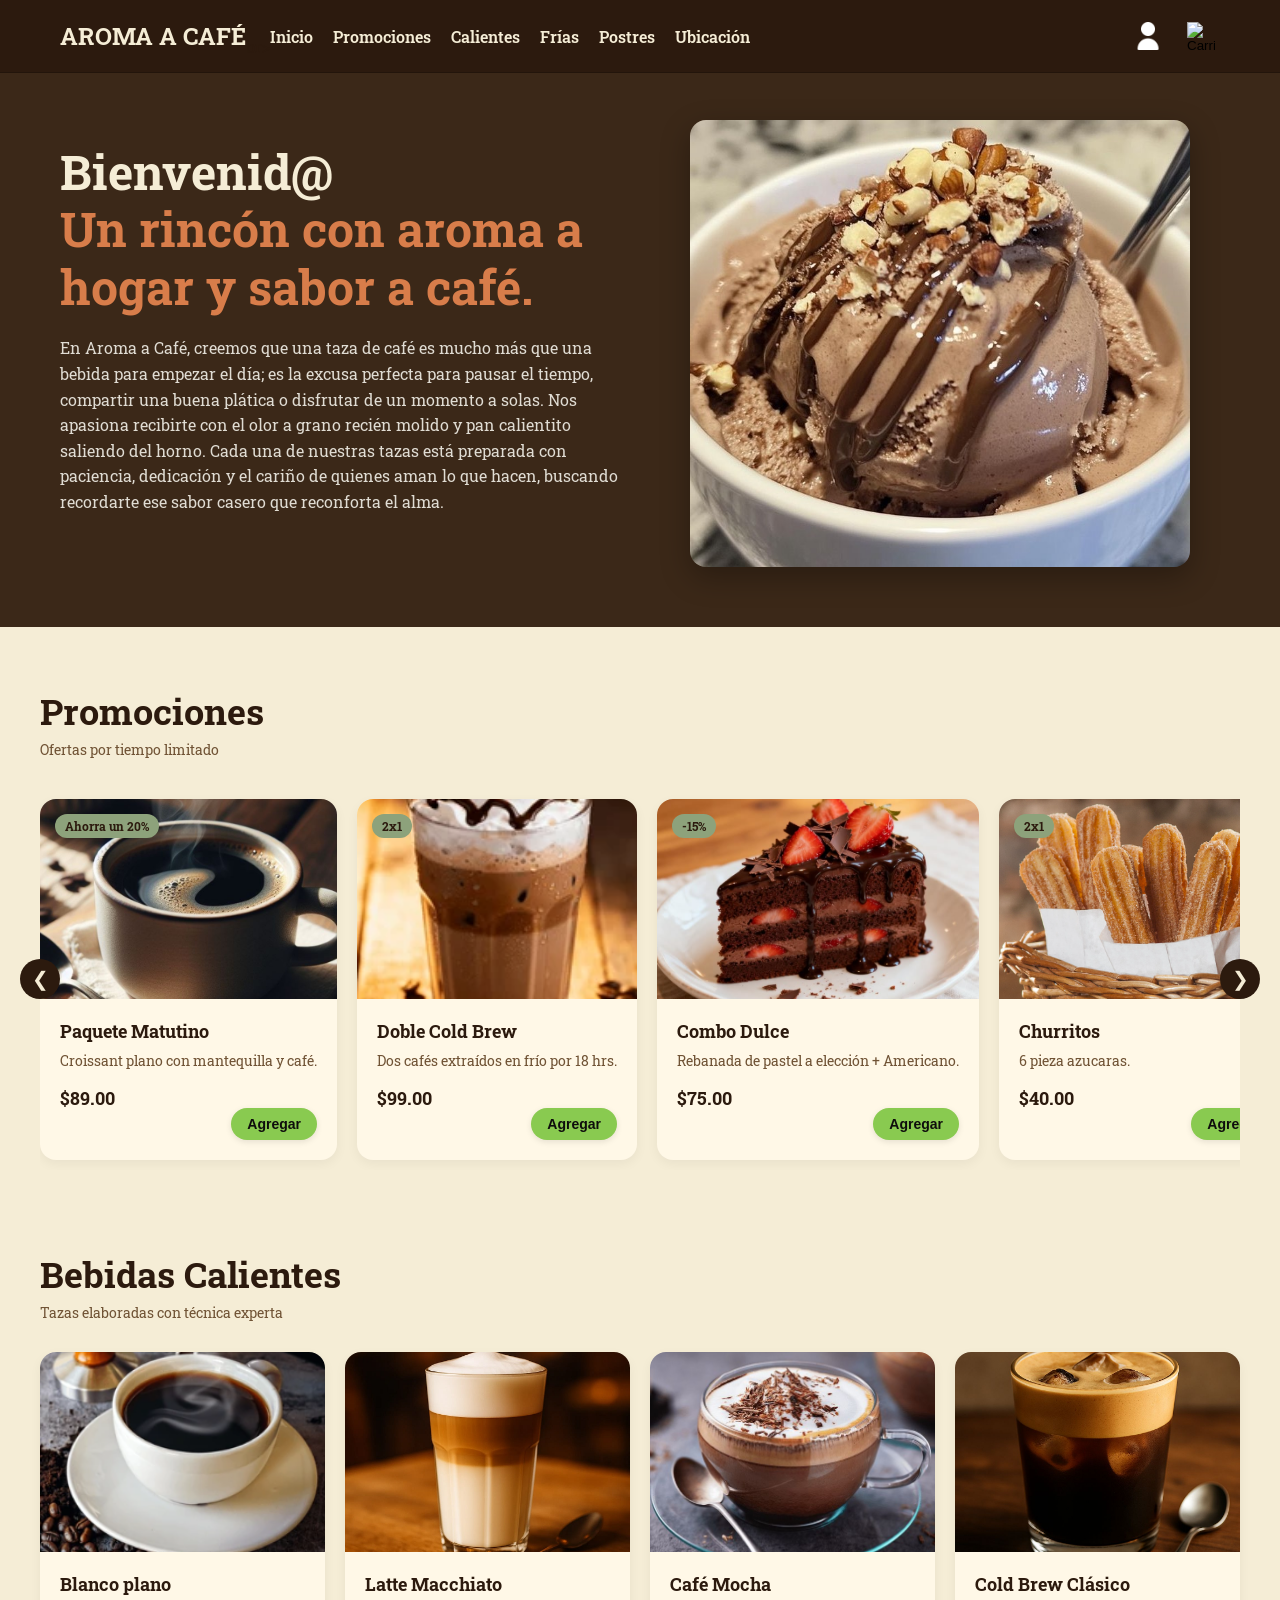
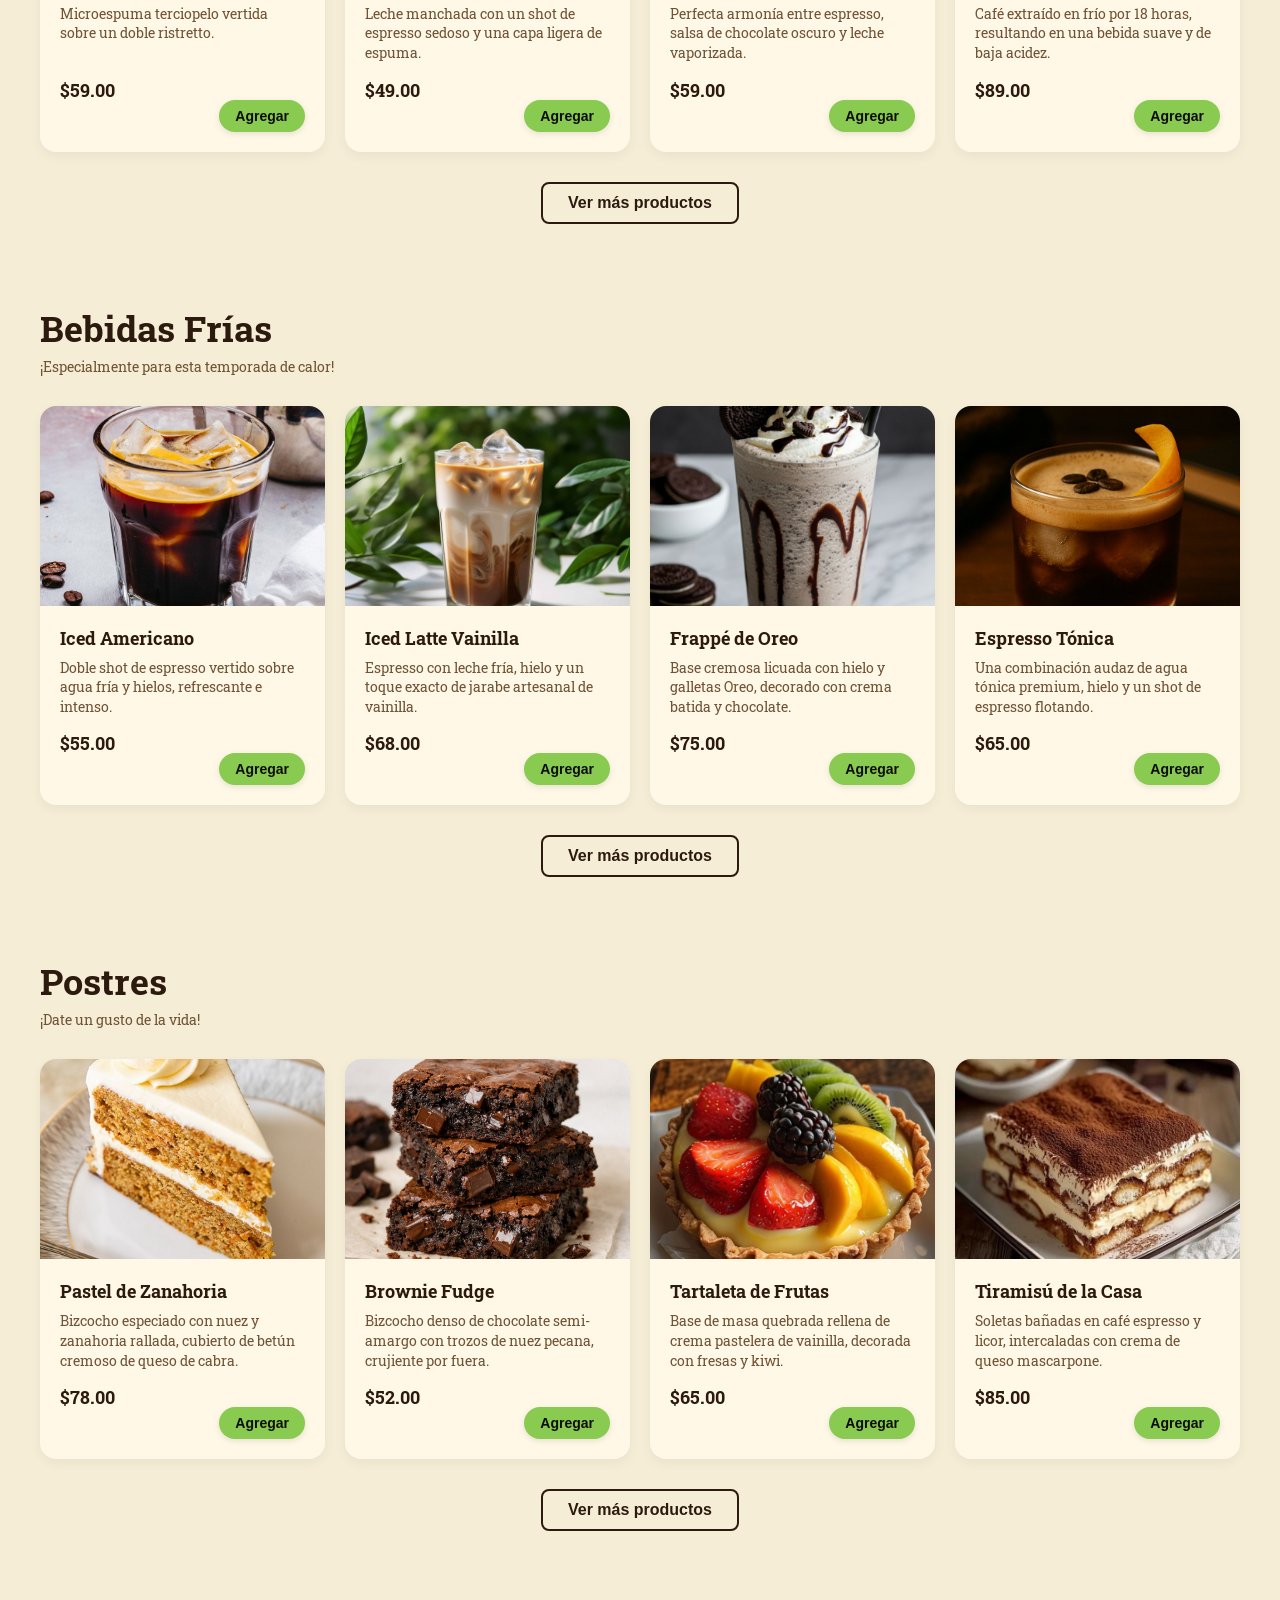
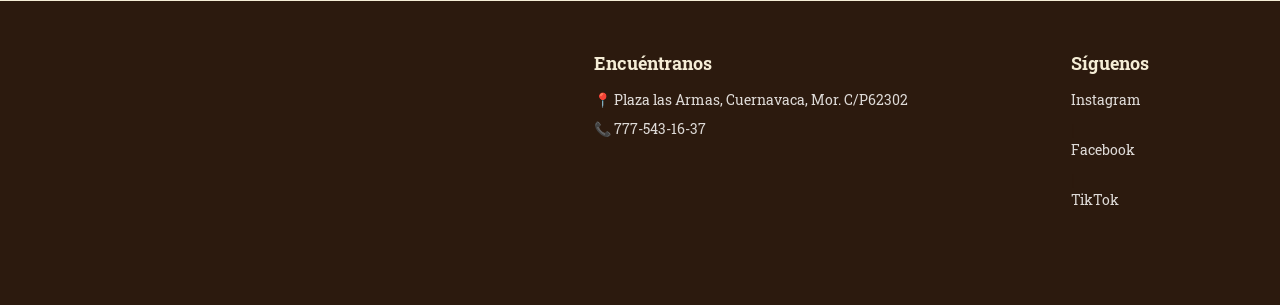
==== index.html @ c5d26770 "Se agregan ligas para las redes sociales de la cafeteria" ====
<!DOCTYPE html>
<html lang="es">
<head>
    <meta charset="UTF-8">
    <meta name="viewport" content="width=device-width, initial-scale=1.0">
   
    <title>Aroma a Cafe</title>
    <link rel="stylesheet" href="css/style.css">
</head>
<body>
   <header id="main-header" class="smart-header">
        <div class="container menu-container">

            <a href="#inicio" class="logo">Aroma a Café</a><br>
            br> 
            <nav class="navbar">
                <ul>
                    <li><a href="#inicio">Inicio</a></li>
                    <li><a href="#promociones">Promociones</a></li>
                    <li><a href="#calientes">Calientes</a></li>
                    <li><a href="#frias">Frías</a></li>
                    <li><a href="#postres">Postres</a></li>
                    <li><a href="#nosotros">Ubicación</a></li>
                </ul>
            </nav>
            
            <div class="header-actions">
                <button class="icon-btn" id="botonLogin" aria-label="Iniciar Sesión">
                    <img src="img/login.png" alt="Login">
                </button>
                <button class="icon-btn" id="botonCarrito" aria-label="Ver Carrito">
                    <img src="img/carrito.png" alt="Carrito">
                </button>
            </div>
            
        </div>
    </header>

    <section id="inicio" class="hero">
        <div class="container hero-content">
            <div class="hero-txt">
                <h1>Bienvenid@<br><span>Un rincón con aroma a hogar y sabor a café.</span></h1>
                <p>En Aroma a Café, creemos que una taza de café es mucho más que una bebida para empezar el día; es la excusa perfecta para pausar el tiempo, compartir una buena plática o disfrutar de un momento a solas.

Nos apasiona recibirte con el olor a grano recién molido y pan calientito saliendo del horno. Cada una de nuestras tazas está preparada con paciencia, dedicación y el cariño de quienes aman lo que hacen, buscando recordarte ese sabor casero que reconforta el alma.

</p>
              
            </div>
            <div class="hero-img">
                <img src="img/Helado.jpeg" alt="Delicias de café y helado">
            </div>
        </div>
    </section>

    <section id="promociones" class="categoria-seccion container">
        <h2>Promociones</h2>
        <p class="subtitulo">Ofertas por tiempo limitado</p>
        
        <div class="carousel-wrapper">
            <button class="carousel-btn" id="btn-prev">❮</button>
            <div class="carrusel-container" id="promos-carousel">
                <div class="box">
                    <div class="tag-oferta">Ahorra un 20%</div>
                    <img src="img/cafenegro.jpeg" alt="Promoción 1">
                    <div class="product-txt">
                        <h3>Paquete Matutino</h3>
                        <p>Croissant plano con mantequilla y café.</p>
                        <span class="precio">$89.00</span>
                         <button class="btn-agregar">Agregar</button>
                    </div>
                </div>
                <div class="box">
                    <div class="tag-oferta">2x1</div>
                    <img src="img/cafehel.png" alt="Promoción 2">
                    <div class="product-txt">
                        <h3>Doble Cold Brew</h3>
                        <p>Dos cafés extraídos en frío por 18 hrs.</p>
                        <span class="precio">$99.00</span>
                         <button class="btn-agregar">Agregar</button>
                    </div>
                </div>
                <div class="box">
                    <div class="tag-oferta">-15%</div>
                    <img src="img/pastel.jpeg" alt="Promoción 3">
                    <div class="product-txt">
                        <h3>Combo Dulce</h3>
                        <p>Rebanada de pastel a elección + Americano.</p>
                        <span class="precio">$75.00</span>
                         <button class="btn-agregar">Agregar</button>
                    </div>
                </div>
                  <div class="box">
                    <div class="tag-oferta">2x1</div>
                    <img src="img/deditos.png" alt="Promoción 4">
                    <div class="product-txt">
                        <h3>Churritos</h3>
                        <p>6 pieza azucaras.</p>
                        <span class="precio">$40.00</span>
                         <button class="btn-agregar">Agregar</button>
                    </div>
                </div>  <div class="box">
                    <div class="tag-oferta">2x1</div>
                    <img src="img/tarta.jpeg" alt="Promoción 5">
                    <div class="product-txt">
                        <h3>Trata de amor</h3>
                        <p>Una rebada de 125 gr.</p>
                        <span class="precio">$50.00</span>
                         <button class="btn-agregar">Agregar</button>
                    </div>
                </div>
                <div class="box">
                    <div class="tag-oferta">Nuevo</div>
                    <img src="img/taza.png" alt="Promoción 6">
                    <div class="product-txt">
                        <h3>Especial Mocha</h3>
                        <p>Mocha blanco con extra shot de espresso.</p>
                        <span class="precio">$60.00</span>
                         <button class="btn-agregar">Agregar</button>
                    </div>
                </div>
            </div>
            <button class="carousel-btn" id="btn-next">❯</button>
        </div>
    </section>

    <section id="calientes" class="categoria-seccion container">
        <h2>Bebidas Calientes</h2>
        <p class="subtitulo">Tazas elaboradas con técnica experta</p>
        
        <div class="box-container limit-grid">
            <div class="box product-item">
                <img src="img/taza.png" alt="Blanco plano">
                <div class="product-txt">
                    <h3>Blanco plano</h3>
                    <p>Microespuma terciopelo vertida sobre un doble ristretto.</p>
                    <span class="precio">$59.00</span>
                     <button class="btn-agregar">Agregar</button>
                </div>
            </div>
            <div class="box product-item">
        <img src="img/producto18.png" alt="Latte Macchiato">
        <div class="product-txt">
            <h3>Latte Macchiato</h3>
            <p>Leche manchada con un shot de espresso sedoso y una capa ligera de espuma.</p>
            <span class="precio">$49.00</span>
             <button class="btn-agregar">Agregar</button>
        </div>
    </div>
           <div class="box product-item">
        <img src="img/producto19.png" alt="Café Mocha">
        <div class="product-txt">
            <h3>Café Mocha</h3>
            <p>Perfecta armonía entre espresso, salsa de chocolate oscuro y leche vaporizada.</p>
            <span class="precio">$59.00</span>
             <button class="btn-agregar">Agregar</button>
        </div>
    </div>

    <div class="box product-item">
        <img src="img/producto20.png" alt="Cold Brew Clásico">
        <div class="product-txt">
            <h3>Cold Brew Clásico</h3>
            <p>Café extraído en frío por 18 horas, resultando en una bebida suave y de baja acidez.</p>
            <span class="precio">$89.00</span>
             <button class="btn-agregar">Agregar</button>
        </div>
    </div>
            </div>
        
        <div class="btn-container-center">
            <button class="btn-secundario">Ver más productos</button>
        </div>
    </section>

    <section id="frias" class="categoria-seccion container">
        <h2>Bebidas Frías</h2>
        <p class="subtitulo">¡Especialmente para esta temporada de calor!</p>
        <div class="box-container limit-grid">
    <!-- ID 29 -->
    <div class="box product-item">
        <img src="img/producto29.png" alt="Iced Americano">
        <div class="product-txt">
            <h3>Iced Americano</h3>
            <p>Doble shot de espresso vertido sobre agua fría y hielos, refrescante e intenso.</p>
            <span class="precio">$55.00</span>
             <button class="btn-agregar">Agregar</button>
        </div>
    </div>

    <!-- ID 30 -->
    <div class="box product-item">
        <img src="img/producto30.png" alt="Iced Latte Vainilla">
        <div class="product-txt">
            <h3>Iced Latte Vainilla</h3>
            <p>Espresso con leche fría, hielo y un toque exacto de jarabe artesanal de vainilla.</p>
            <span class="precio">$68.00</span>
             <button class="btn-agregar">Agregar</button>
        </div>
    </div>

    <!-- ID 31 -->
    <div class="box product-item">
        <img src="img/producto31.png" alt="Frappé de Oreo">
        <div class="product-txt">
            <h3>Frappé de Oreo</h3>
            <p>Base cremosa licuada con hielo y galletas Oreo, decorado con crema batida y chocolate.</p>
            <span class="precio">$75.00</span>
             <button class="btn-agregar">Agregar</button>
        </div>
    </div>

    <!-- ID 32 -->
    <div class="box product-item">
        <img src="img/producto32.png" alt="Espresso Tónica">
        <div class="product-txt">
            <h3>Espresso Tónica</h3>
            <p>Una combinación audaz de agua tónica premium, hielo y un shot de espresso flotando.</p>
            <span class="precio">$65.00</span>
             <button class="btn-agregar">Agregar</button>
        </div>
    </div>
</div>
        <div class="btn-container-center">
            <button class="btn-secundario">Ver más productos</button>
        </div>


    </section>

    <section id="postres" class="categoria-seccion container">
        <h2>Postres</h2>
        <p class="subtitulo">¡Date un gusto de la vida!</p>
          <div class="box-container limit-grid">
            <!-- ID 39 -->
    <div class="box product-item">
        <img src="img/producto39.png" alt="Rebanada de Pastel de Zanahoria">
        <div class="product-txt">
            <h3>Pastel de Zanahoria</h3>
            <p>Bizcocho especiado con nuez y zanahoria rallada, cubierto de betún cremoso de queso de cabra.</p>
            <span class="precio">$78.00</span>
             <button class="btn-agregar">Agregar</button>
        </div>
    </div>

    <!-- ID 40 -->
    <div class="box product-item">
        <img src="img/producto40.png" alt="Brownie con Nuez">
        <div class="product-txt">
            <h3>Brownie Fudge</h3>
            <p>Bizcocho denso de chocolate semi-amargo con trozos de nuez pecana, crujiente por fuera.</p>
            <span class="precio">$52.00</span>
             <button class="btn-agregar">Agregar</button>
        </div>
    </div>

    <!-- ID 41 -->
    <div class="box product-item">
        <img src="img/producto41.png" alt="Tartaleta de Frutas">
        <div class="product-txt">
            <h3>Tartaleta de Frutas</h3>
            <p>Base de masa quebrada rellena de crema pastelera de vainilla, decorada con fresas y kiwi.</p>
            <span class="precio">$65.00</span>
             <button class="btn-agregar">Agregar</button>
        </div>
    </div>

    <!-- ID 42 -->
    <div class="box product-item">
        <img src="img/producto42.png" alt="Tiramisú Tradicional">
        <div class="product-txt">
            <h3>Tiramisú de la Casa</h3>
            <p>Soletas bañadas en café espresso y licor, intercaladas con crema de queso mascarpone.</p>
            <span class="precio">$85.00</span>
             <button class="btn-agregar">Agregar</button>
        </div>
    </div>
        </div>
        
        
        <div class="btn-container-center">
            <button class="btn-secundario">Ver más productos</button>
        </div>
    </section>

    <footer id="nosotros" class="footer">
        <div class="footer-content container">

<div class="mapa-contenedor">
  <iframe 
    src="https://www.google.com/maps/embed?pb=!1m18!1m12!1m3!1d3774.225916962294!2d-99.1953931846132!3d18.919225787178044!2m3!1f0!2f0!3f0!3m2!1i1024!2i768!4f13.1!3m3!1m2!1s0x0%3A0x0!2zMTjCsDU1JzA5LjIiTiA5OcKwMTEnMzUuNSJX!5e0!3m2!1ses!2smx!4v1689000000000!5m2!1ses!2smx" 
    width="100%" 
    height="200" 
    style="border:0;" 
    allowfullscreen="" 
    loading="lazy" 
    referrerpolicy="no-referrer-when-downgrade">
  </iframe>
</div>

            <div class="info-footer">
                <h3>Encuéntranos</h3>
                <p>📍 Plaza las Armas, Cuernavaca, Mor. C/P62302</p>
                <p>📞 777-543-16-37</p>
            </div>
            <div class="social-footer">
                <h3>Síguenos</h3>
                <a href="https://www.instagram.com/tu_pagina" target="_blank">Instagram  </a> | 
                <a href="https://www.facebook.com/tu_pagina" target="_blank"> Facebook</a> | 
                <a href="https://www.tiktok.com/@tu_usuario" target="_blank">TikTok</a>
            </div>
        </div>
        
    </footer>

    <script src="js/carrito.js"></script>
    <script src="js/interfaz.js"></script> </body>
</html>
---- css/style.css ----
@import url('https://fonts.googleapis.com/css2?family=Cedarville+Cursive&family=Roboto+Slab:wght@100..900&display=swap');

/* --- 0. Reset Optimizado --- */
* {
    margin: 0;
    padding: 0;
    box-sizing: border-box;
}

a {
    text-decoration: none;
}

ul {
    list-style: none;
}

body {
    font-family: "Roboto Slab", serif;
    background-color: #F5EDD6; /* Fondo Crema */
    color: #2C1A0E;
}

.container {
    max-width: 1200px;
    margin: 0 auto;
    padding: 0 20px;
}

/* --- 1. Smart Header --- */
.smart-header {
    position: fixed;
    top: 0;
    width: 100%;
    background-color: #2C1A0E;
    z-index: 2000;
    transition: top 0.3s ease-in-out;
    border-bottom: 1px solid rgba(0,0,0,0.2);
}

.menu-container {
    display: flex;
    justify-content: space-between;
    align-items: center;
    padding: 15px 20px;
}

.smart-header .logo {
    color: #F5EDD6;
    font-size: 24px;
    font-weight: bold;
    text-transform: uppercase;
}

.navbar ul {
    display: flex;
    gap: 20px;
}

.navbar ul li a {
    font-size: 16px;
    font-weight: 600;
    color: #F5EDD6;
    transition: color 0.3s;
}

.navbar ul li a:hover {
    color: #8DA27B; 
}

/* --- 2. Sección Inicio (Hero Rediseñado) --- */
#inicio.hero {
    background-color: #3b2818; 
    padding-top: 120px;
    padding-bottom: 60px;
}

.hero-content {
    display: flex;
    align-items: center;
    justify-content: space-between;
    gap: 40px;
}

.hero-txt {
    flex: 1;
    color: #F5EDD6;
}

.hero-txt h1 {
    font-size: 48px;
    margin-bottom: 20px;
    line-height: 1.2;
}

.hero-txt h1 span {
    color: #d87d4a; 
}

.hero-txt p {
    font-size: 16px;
    color: #e0dcd3;
    margin-bottom: 30px;
    line-height: 1.6;
}

.btn-primary {
    display: inline-block;
    background-color: #d87d4a;
    color: #fff;
    padding: 12px 30px;
    border-radius: 25px;
    font-weight: bold;
    transition: background 0.3s;
}

.btn-primary:hover {
    background-color: #b96536;
}

.hero-img {
    flex: 1;
    display: flex;
    justify-content: center;
}

.hero-img img {
    width: 100%;
    max-width: 500px;
    border-radius: 16px; 
    object-fit: cover;
    box-shadow: 0 10px 30px rgba(0,0,0,0.3);
}

/* --- 3. Contenedores de Categorías --- */
.categoria-seccion {
    padding: 60px 0 20px 0;
}

.categoria-seccion h2 {
    font-size: 36px;
    color: #2C1A0E;
    margin-bottom: 5px;
}

.categoria-seccion .subtitulo {
    font-size: 14px;
    color: #705335;
    margin-bottom: 30px;
}

/* --- 4. Carrusel (Promociones) --- */
.carousel-wrapper {
    position: relative;
    display: flex;
    align-items: center;
}

.carousel-btn {
    background-color: #2C1A0E;
    color: #F5EDD6;
    border: none;
    border-radius: 50%;
    width: 40px;
    height: 40px;
    font-size: 20px;
    cursor: pointer;
    position: absolute;
    z-index: 10;
    transition: background 0.3s;
}

.carousel-btn:hover { 
    background-color: #8DA27B; 
}

#btn-prev { left: -20px; }
#btn-next { right: -20px; }

.carrusel-container {
    display: flex;
    overflow-x: auto;
    scroll-snap-type: x mandatory; 
    gap: 20px;
    padding: 10px 0;
    scroll-behavior: smooth;
    width: 100%;
}

.carrusel-container::-webkit-scrollbar { 
    display: none; 
}

.carrusel-container .box {
    scroll-snap-align: start;
    min-width: 280px; 
    flex: 0 0 auto;
}

/* --- 5. Grid de Tarjetas (4 Columnas) --- */
.limit-grid {
    display: grid;
    grid-template-columns: repeat(4, 1fr);
    gap: 20px;
}

/* --- 6. Tarjeta Individual (Molde General) --- */
.box {
    background-color: #FFF8E7;
    border-radius: 16px;
    overflow: hidden;
    box-shadow: 0 4px 12px rgba(0, 0, 0, 0.05);
    transition: transform 0.3s, box-shadow 0.3s;
    position: relative;
    display: flex;
    flex-direction: column;
}

.box:hover {
    transform: translateY(-5px);
    box-shadow: 0 8px 24px rgba(0, 0, 0, 0.1);
}

.box img {
    width: 100%;
    height: 200px;
    object-fit: cover;
}

.product-txt {
    padding: 20px;
    display: flex;
    flex-direction: column;
    flex-grow: 1;
}

.product-txt h3 {
    font-size: 18px;
    color: #2C1A0E;
    margin-bottom: 8px;
}

.product-txt p {
    font-size: 14px;
    color: #705335;
    line-height: 1.4;
    margin-bottom: 15px;
    flex-grow: 1;
}

.precio {
    font-size: 18px;
    font-weight: 700;
    color: #2C1A0E;
}

.tag-oferta {
    position: absolute;
    top: 15px;
    left: 15px;
    background-color: #8DA27B;
    color: #2C1A0E;
    padding: 4px 10px;
    border-radius: 20px;
    font-size: 12px;
    font-weight: 700;
    z-index: 10;
}

/* --- 7. Botones Secundarios (Ver más) --- */
.btn-container-center {
    text-align: center;
    margin-top: 30px;
}

.btn-secundario {
    background-color: transparent;
    border: 2px solid #2C1A0E;
    color: #2C1A0E;
    padding: 10px 25px;
    font-size: 16px;
    font-weight: bold;
    border-radius: 8px;
    cursor: pointer;
    transition: all 0.3s;
}

.btn-secundario:hover {
    background-color: #2C1A0E;
    color: #F5EDD6;
}

/* --- 8. Footer (Nosotros) --- */
.footer {
    padding: 50px 0;
    background-color: #2C1A0E;
    margin-top: 50px;
}

.footer-content {
    display: flex;
    justify-content: space-around;
    flex-wrap: wrap;
    gap: 20px;
}

.footer h3 {
    font-size: 18px;
    color: #F5EDD6;
    margin-bottom: 15px;
}

.footer p, .footer a {
    color: #dedad7;
    font-size: 14px;
    display: block;
    margin-bottom: 10px;
    transition: color 0.3s;
}

.footer a:hover {
    color: #8DA27B;
}

/* --- 9. Responsividad --- */
@media (max-width: 1024px) {
    .limit-grid { 
        grid-template-columns: repeat(2, 1fr); 
    }
}

@media (max-width: 991px) {
    .menu-container {
        flex-direction: column;
        gap: 15px;
    }

    .navbar ul {
        flex-wrap: wrap;
        justify-content: center;
    }

    .footer-content {
        flex-direction: column;
        text-align: center;
    }
}

@media (max-width: 768px) {
    .hero-content {
        flex-direction: column;
        text-align: center;
    }
}

@media (max-width: 600px) {
    .limit-grid { 
        grid-template-columns: 1fr; 
    }
}
/* --- Controles de Usuario en el Header --- */
.header-actions {
    display: flex;
    align-items: center;
    gap: 15px; /* Espacio entre los dos íconos */
    margin-left: auto; /* Empuja los botones a la extrema derecha si hay espacio */
}

.icon-btn {
    background: transparent;
    border: none;
    cursor: pointer;
    padding: 5px;
    display: flex;
    align-items: center;
    justify-content: center;
    transition: transform 0.2s ease;
}

.icon-btn:hover {
    transform: scale(1.1); /* Pequeño efecto visual al pasar el mouse */
}

.icon-btn img {
    width: 28px; /* Ajusta este valor si los íconos se ven muy grandes o pequeños */
    height: 28px;
    object-fit: contain;
}
/* --- Botón Agregar a Carrito --- */
.product-txt {
    position: relative; 
    padding-bottom: 50px; 
}

.btn-agregar {
    position: absolute;
    bottom: 20px;
    right: 20px;
    background-color: #89ca50; 
    color: #0e0d0c; 
    border: none;
    padding: 8px 16px;
    font-size: 14px;
    font-weight: bold;
    border-radius: 20px;
    cursor: pointer;
    box-shadow: 0 2px 6px rgba(0,0,0,0.1);
    transition: all 0.2s ease;
}

.btn-agregar:hover {
    background-color: #748c62; 
    transform: scale(1.05);
}

.btn-agregar:active {
    transform: scale(0.95);
}
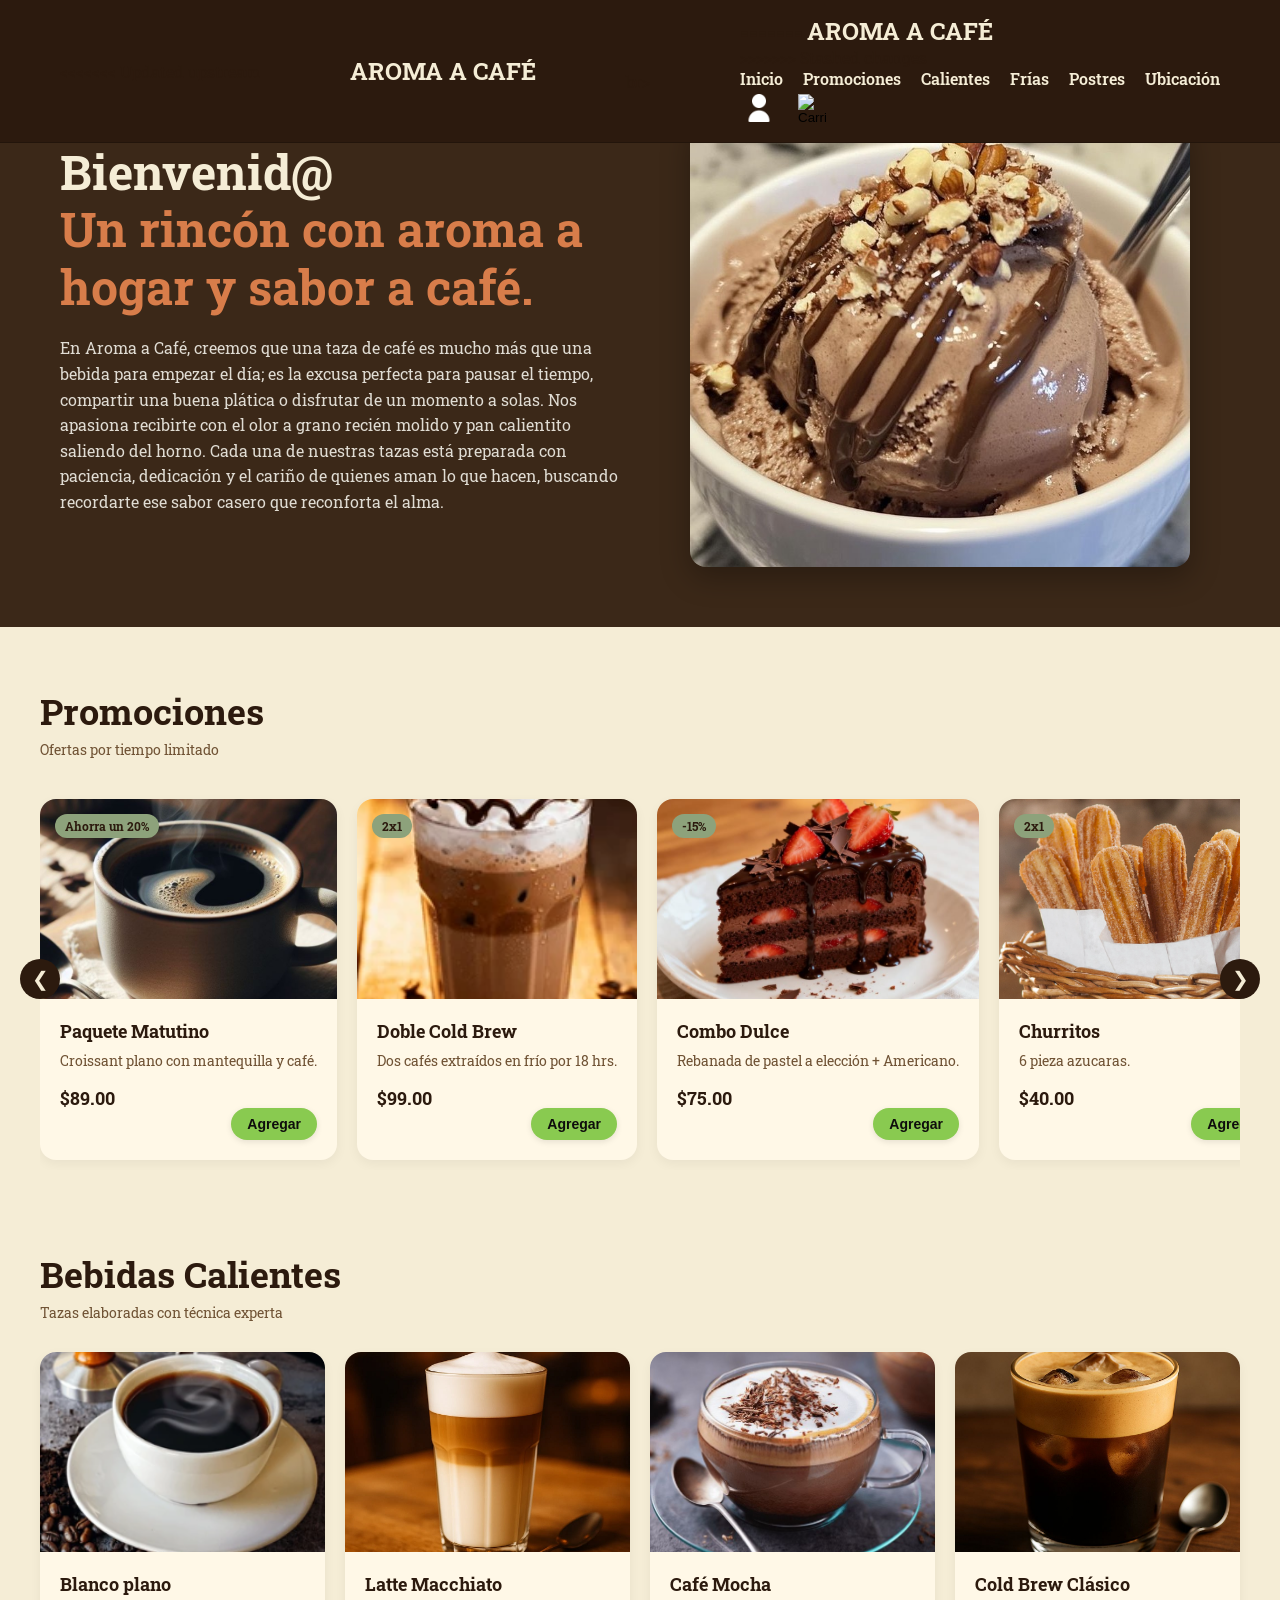
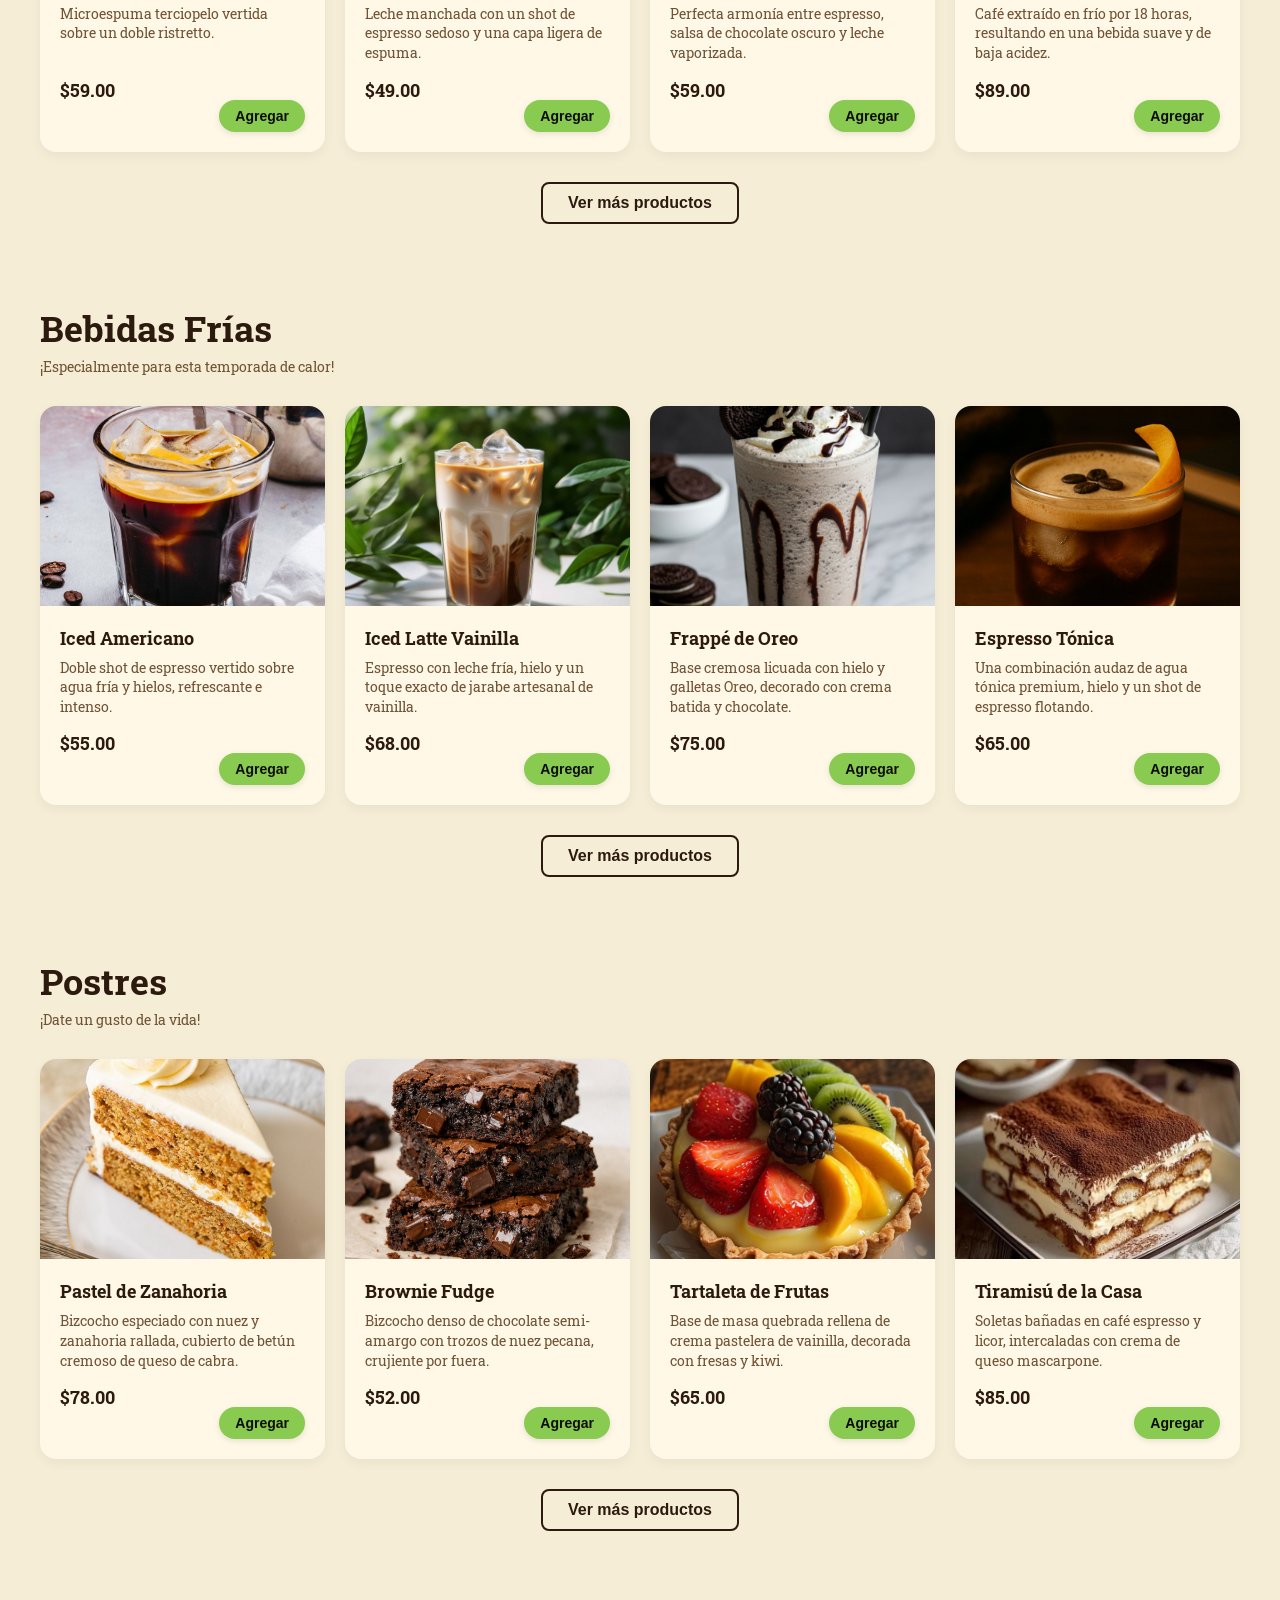
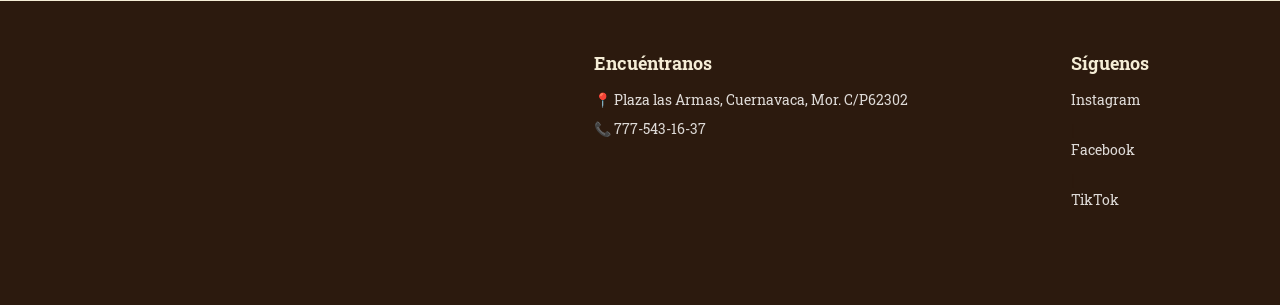
==== commit b6396a57: "se agrega funcion de btn agregar a carrito" ====
--- a/index.html
+++ b/index.html
@@ -3,17 +3,21 @@
 <head>
     <meta charset="UTF-8">
     <meta name="viewport" content="width=device-width, initial-scale=1.0">
-   
     <title>Aroma a Cafe</title>
     <link rel="stylesheet" href="css/style.css">
 </head>
 <body>
    <header id="main-header" class="smart-header">
         <div class="container menu-container">
-
+<<<<<<< Updated upstream
             <a href="#inicio" class="logo">Aroma a Café</a><br>
             br> 
             <nav class="navbar">
+=======
+
+            <a href="#inicio" class="logo">Aroma a Café</a>
+                        <nav class="navbar">
+>>>>>>> Stashed changes
                 <ul>
                     <li><a href="#inicio">Inicio</a></li>
                     <li><a href="#promociones">Promociones</a></li>
@@ -25,10 +29,10 @@
             </nav>
             
             <div class="header-actions">
-                <button class="icon-btn" id="botonLogin" aria-label="Iniciar Sesión">
+                <button class="icon-btn" aria-label="Iniciar Sesión">
                     <img src="img/login.png" alt="Login">
                 </button>
-                <button class="icon-btn" id="botonCarrito" aria-label="Ver Carrito">
+                <button class="icon-btn" aria-label="Ver Carrito">
                     <img src="img/carrito.png" alt="Carrito">
                 </button>
             </div>
@@ -45,7 +49,6 @@
 Nos apasiona recibirte con el olor a grano recién molido y pan calientito saliendo del horno. Cada una de nuestras tazas está preparada con paciencia, dedicación y el cariño de quienes aman lo que hacen, buscando recordarte ese sabor casero que reconforta el alma.
 
 </p>
-              
             </div>
             <div class="hero-img">
                 <img src="img/Helado.jpeg" alt="Delicias de café y helado">
@@ -305,8 +308,8 @@
             </div>
             <div class="social-footer">
                 <h3>Síguenos</h3>
-                <a href="https://www.instagram.com/tu_pagina" target="_blank">Instagram  </a> | 
-                <a href="https://www.facebook.com/tu_pagina" target="_blank"> Facebook</a> | 
+                <a href="https://www.instagram.com/tu_usuario" target="_blank">Instagram</a> 
+                |<a href="https://www.facebook.com/tu_pagina" target="_blank"> Facebook</a>| 
                 <a href="https://www.tiktok.com/@tu_usuario" target="_blank">TikTok</a>
             </div>
         </div>
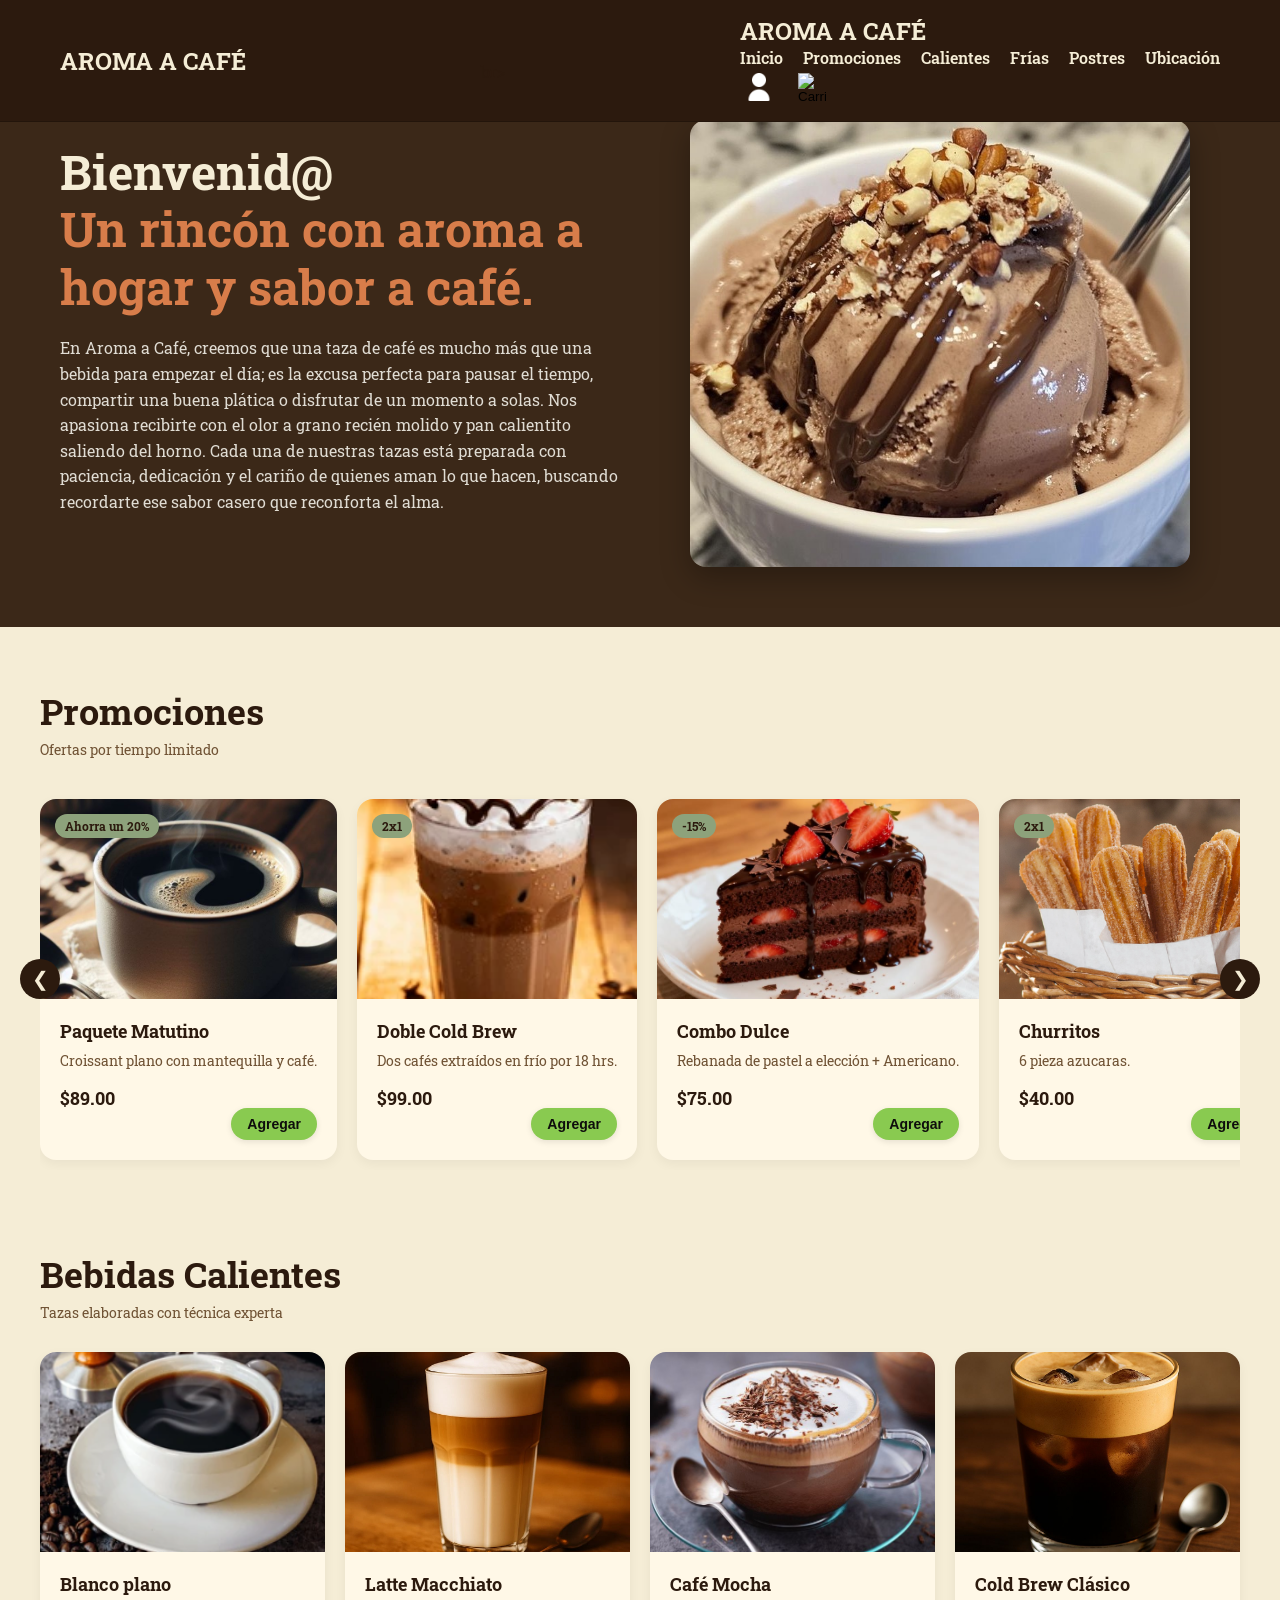
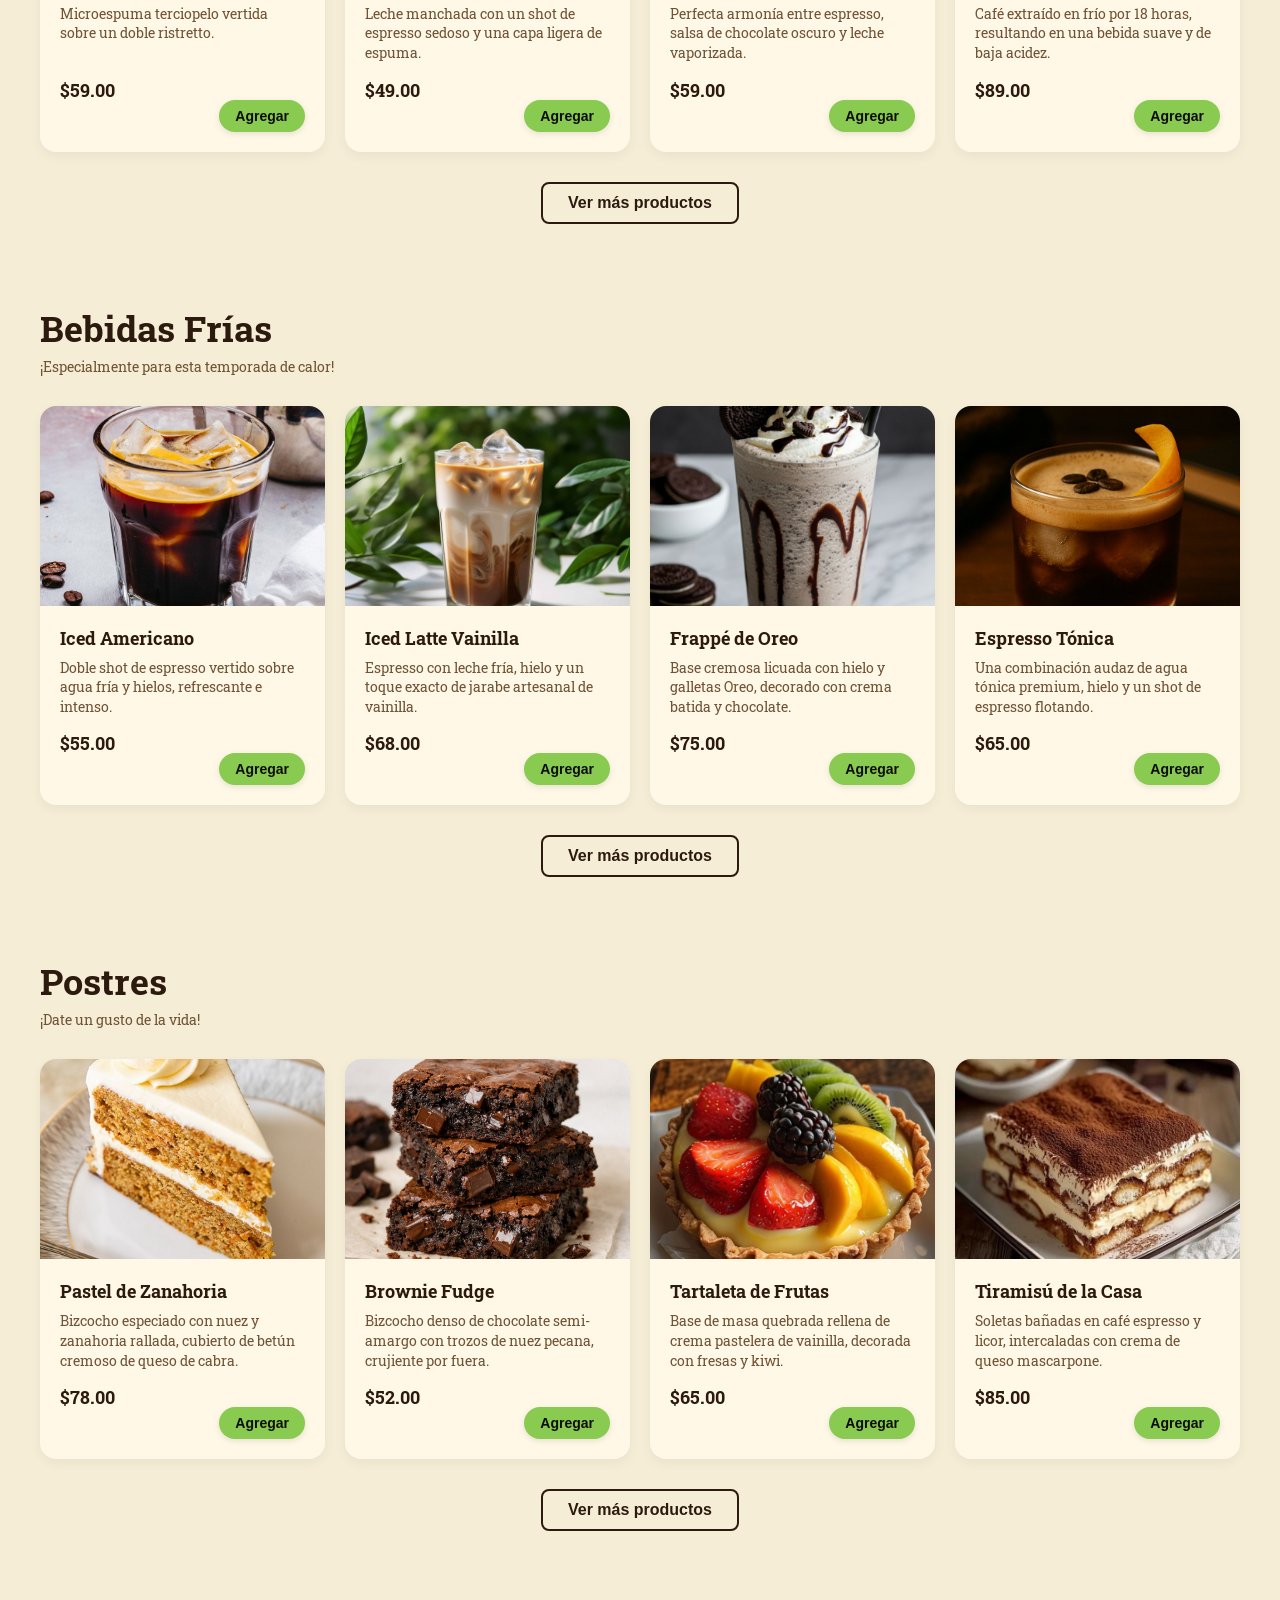
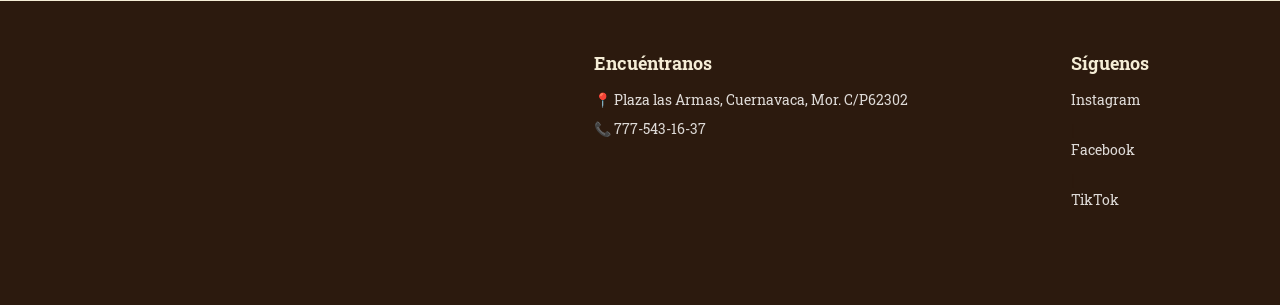
==== commit 92791416: "solucionde conflictos" ====
--- a/index.html
+++ b/index.html
@@ -3,21 +3,24 @@
 <head>
     <meta charset="UTF-8">
     <meta name="viewport" content="width=device-width, initial-scale=1.0">
+   
     <title>Aroma a Cafe</title>
     <link rel="stylesheet" href="css/style.css">
 </head>
 <body>
    <header id="main-header" class="smart-header">
         <div class="container menu-container">
-<<<<<<< Updated upstream
+
+
+
             <a href="#inicio" class="logo">Aroma a Café</a><br>
             br> 
             <nav class="navbar">
-=======
+
 
             <a href="#inicio" class="logo">Aroma a Café</a>
                         <nav class="navbar">
->>>>>>> Stashed changes
+
                 <ul>
                     <li><a href="#inicio">Inicio</a></li>
                     <li><a href="#promociones">Promociones</a></li>
@@ -29,10 +32,10 @@
             </nav>
             
             <div class="header-actions">
-                <button class="icon-btn" aria-label="Iniciar Sesión">
+                <button class="icon-btn" id="botonLogin" aria-label="Iniciar Sesión">
                     <img src="img/login.png" alt="Login">
                 </button>
-                <button class="icon-btn" aria-label="Ver Carrito">
+                <button class="icon-btn" id="botonCarrito" aria-label="Ver Carrito">
                     <img src="img/carrito.png" alt="Carrito">
                 </button>
             </div>
@@ -308,8 +311,8 @@
             </div>
             <div class="social-footer">
                 <h3>Síguenos</h3>
-                <a href="https://www.instagram.com/tu_usuario" target="_blank">Instagram</a> 
-                |<a href="https://www.facebook.com/tu_pagina" target="_blank"> Facebook</a>| 
+                <a href="https://www.instagram.com/tu_pagina" target="_blank">Instagram  </a> | 
+                <a href="https://www.facebook.com/tu_pagina" target="_blank"> Facebook</a> | 
                 <a href="https://www.tiktok.com/@tu_usuario" target="_blank">TikTok</a>
             </div>
         </div>
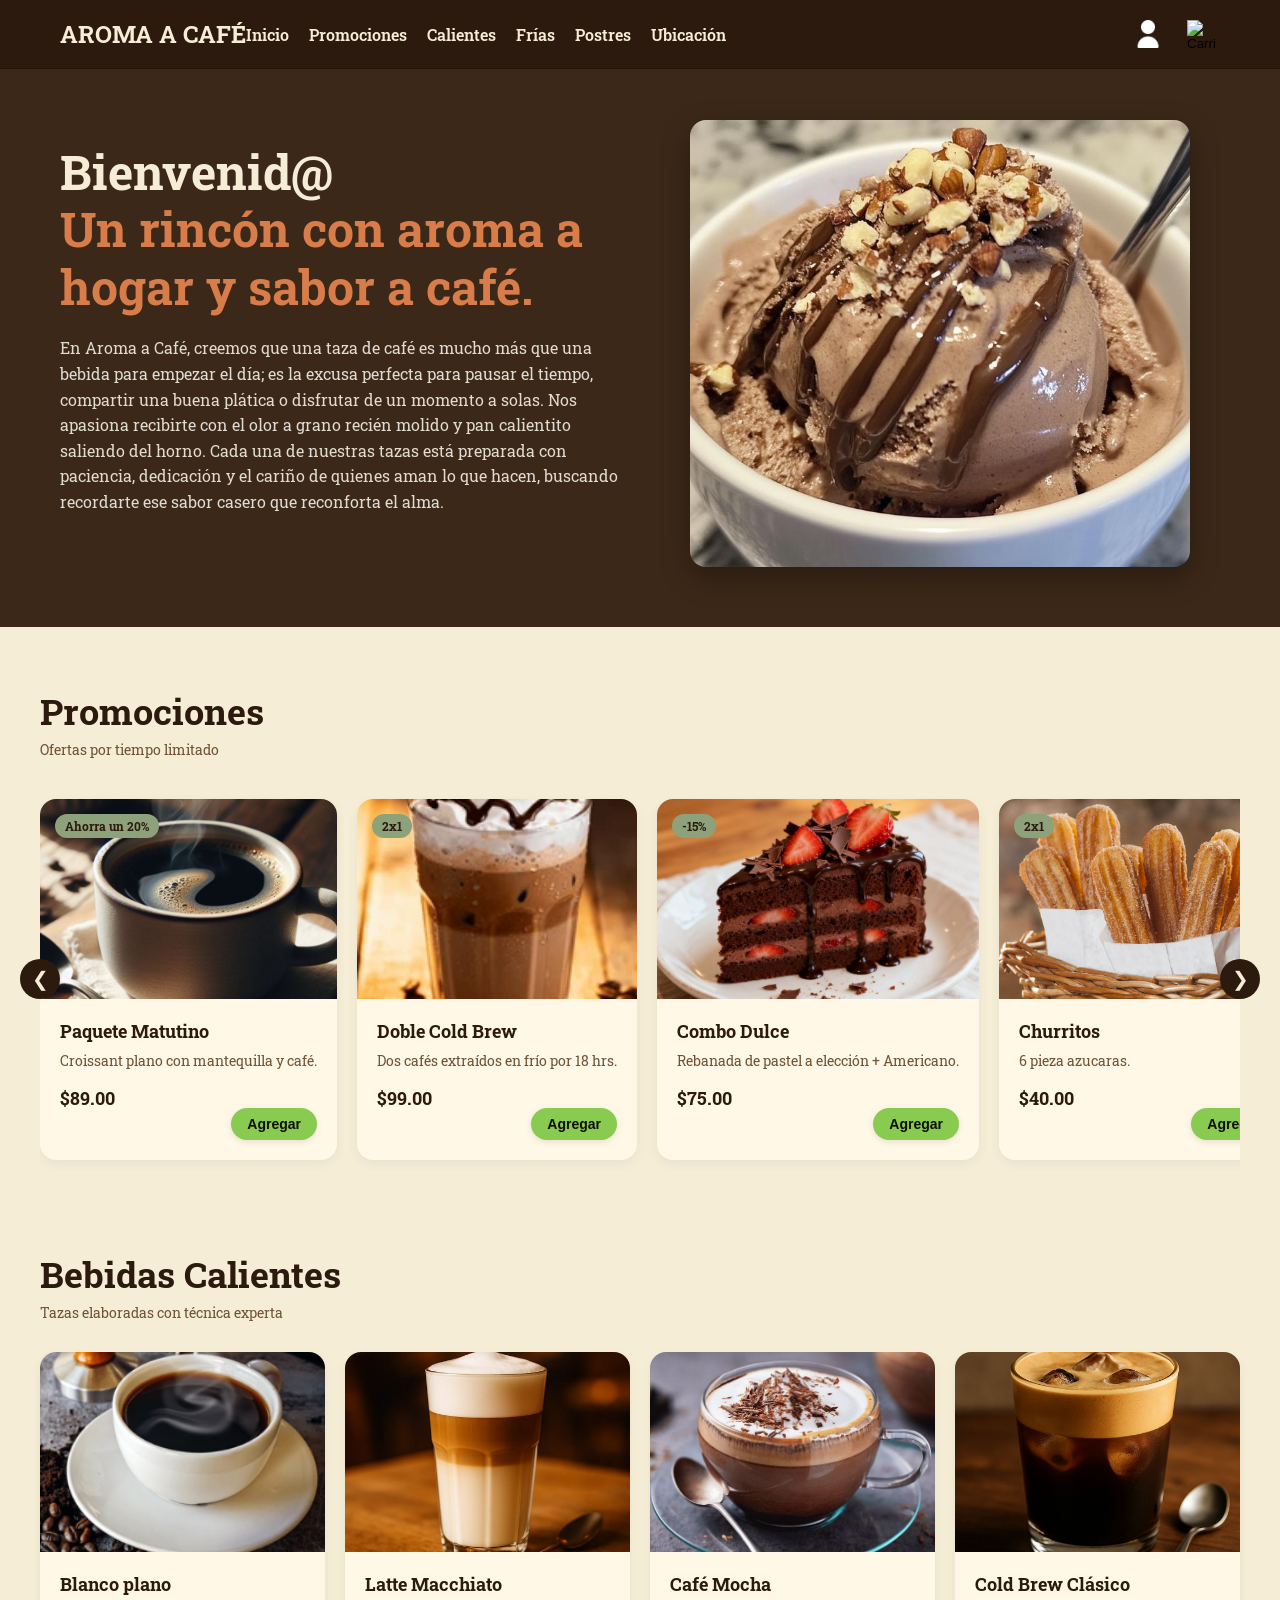
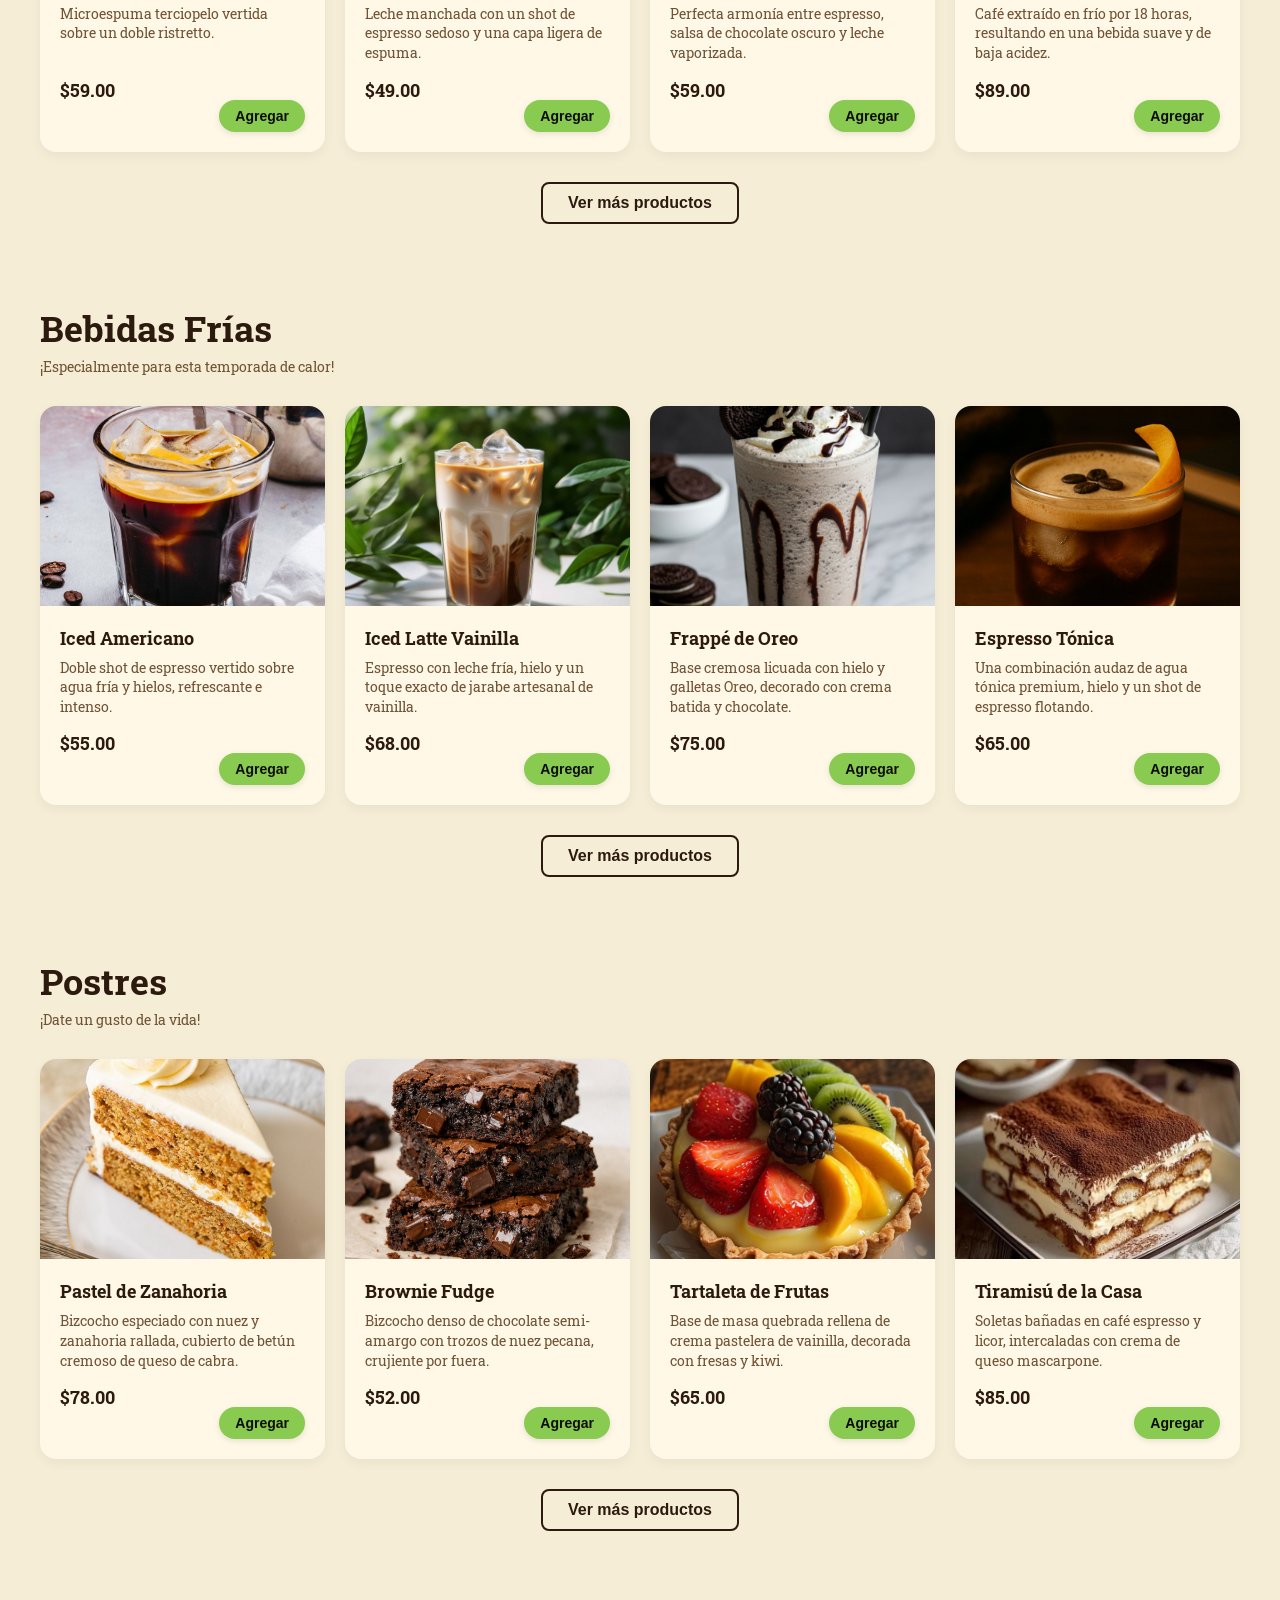
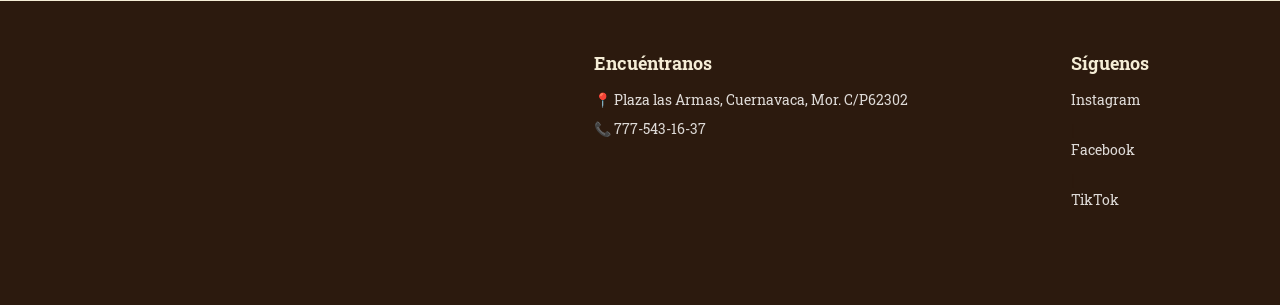
==== commit eb75aac3: "Areglando problemas" ====
--- a/index.html
+++ b/index.html
@@ -9,39 +9,32 @@
 </head>
 <body>
    <header id="main-header" class="smart-header">
-        <div class="container menu-container">
-
-
-
-            <a href="#inicio" class="logo">Aroma a Café</a><br>
-            br> 
-            <nav class="navbar">
-
-
-            <a href="#inicio" class="logo">Aroma a Café</a>
-                        <nav class="navbar">
-
-                <ul>
-                    <li><a href="#inicio">Inicio</a></li>
-                    <li><a href="#promociones">Promociones</a></li>
-                    <li><a href="#calientes">Calientes</a></li>
-                    <li><a href="#frias">Frías</a></li>
-                    <li><a href="#postres">Postres</a></li>
-                    <li><a href="#nosotros">Ubicación</a></li>
-                </ul>
-            </nav>
-            
-            <div class="header-actions">
-                <button class="icon-btn" id="botonLogin" aria-label="Iniciar Sesión">
-                    <img src="img/login.png" alt="Login">
-                </button>
-                <button class="icon-btn" id="botonCarrito" aria-label="Ver Carrito">
-                    <img src="img/carrito.png" alt="Carrito">
-                </button>
-            </div>
-            
-        </div>
-    </header>
+    <div class="container menu-container">
+        
+        <a href="#inicio" class="logo">Aroma a Café</a>
+
+        <nav class="navbar">
+            <ul>
+                <li><a href="#inicio">Inicio</a></li>
+                <li><a href="#promociones">Promociones</a></li>
+                <li><a href="#calientes">Calientes</a></li>
+                <li><a href="#frias">Frías</a></li>
+                <li><a href="#postres">Postres</a></li>
+                <li><a href="#nosotros">Ubicación</a></li>
+            </ul>
+        </nav>
+        
+        <div class="header-actions">
+            <button class="icon-btn" id="botonLogin" aria-label="Iniciar Sesión">
+                <img src="img/login.png" alt="Login">
+            </button>
+            <button class="icon-btn" id="botonCarrito" aria-label="Ver Carrito">
+                <img src="img/carrito.png" alt="Carrito">
+            </button>
+        </div>
+        
+    </div>
+</header>
 
     <section id="inicio" class="hero">
         <div class="container hero-content">
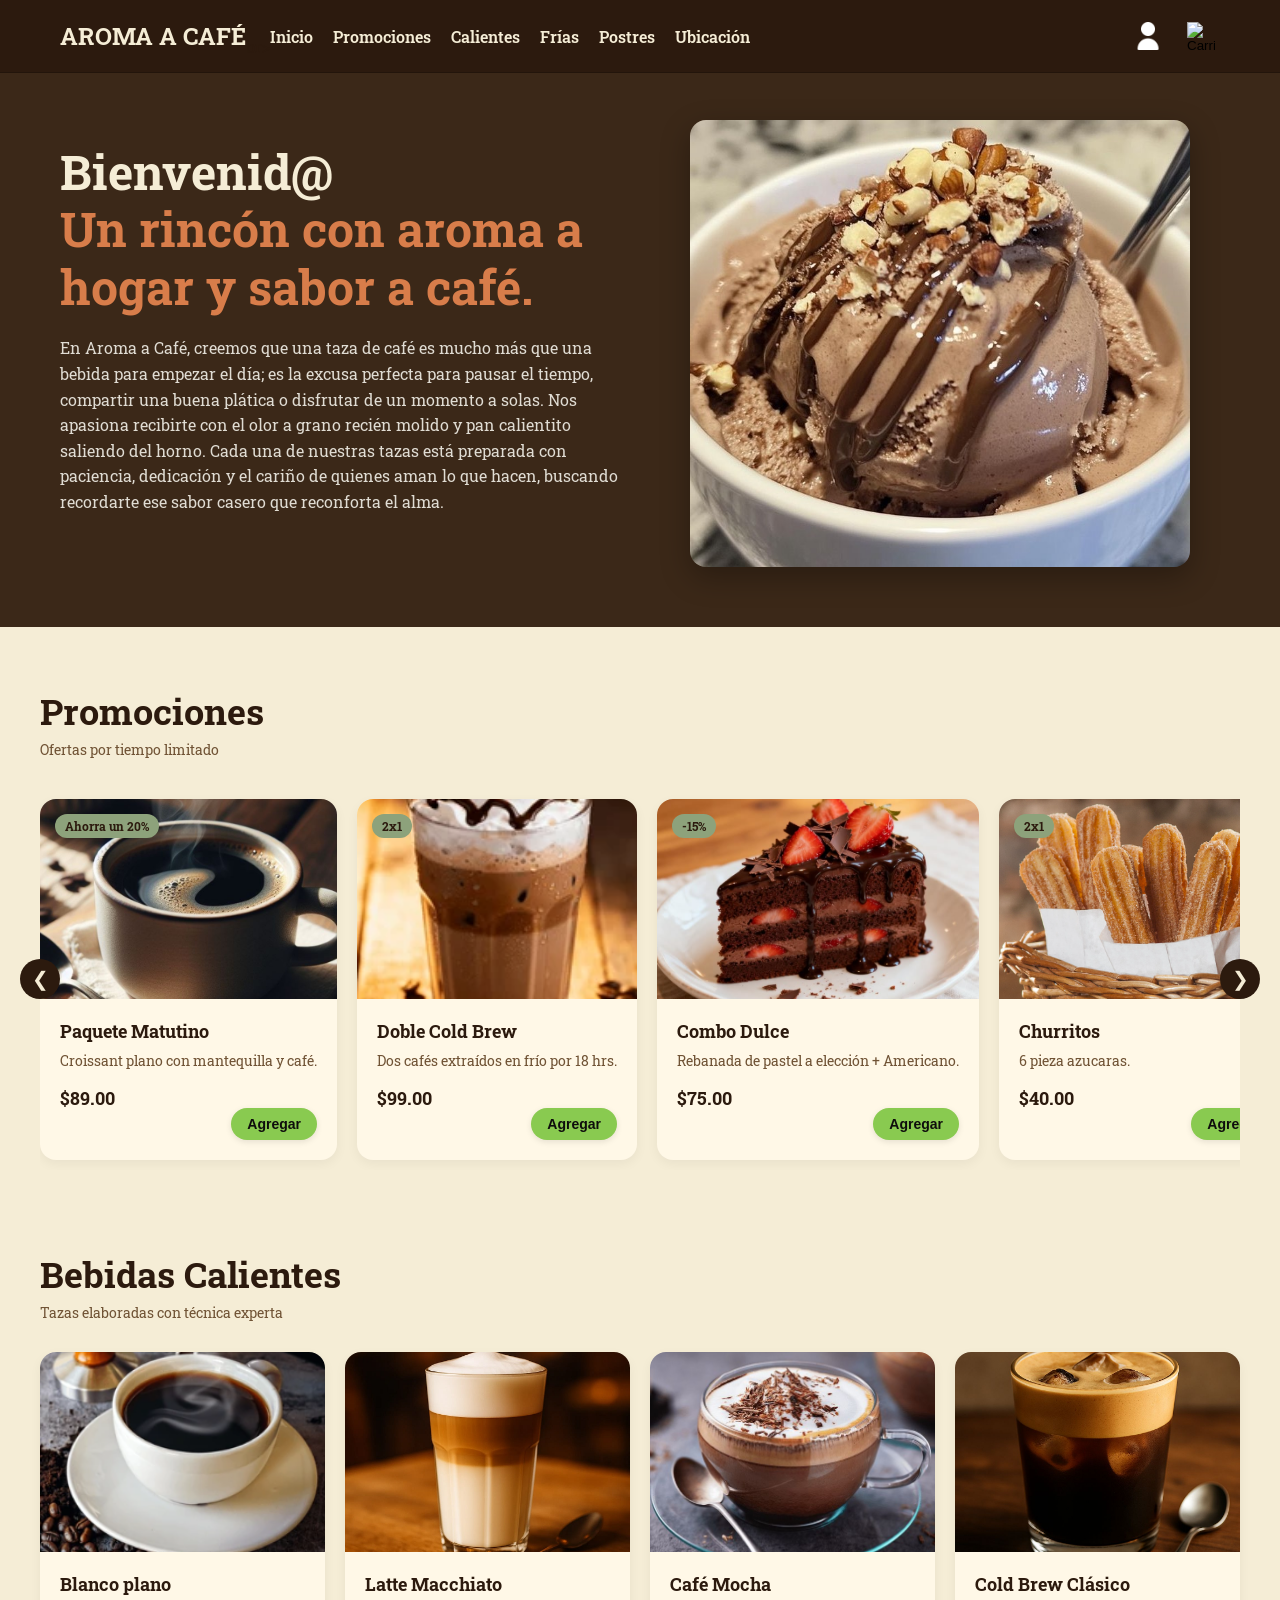
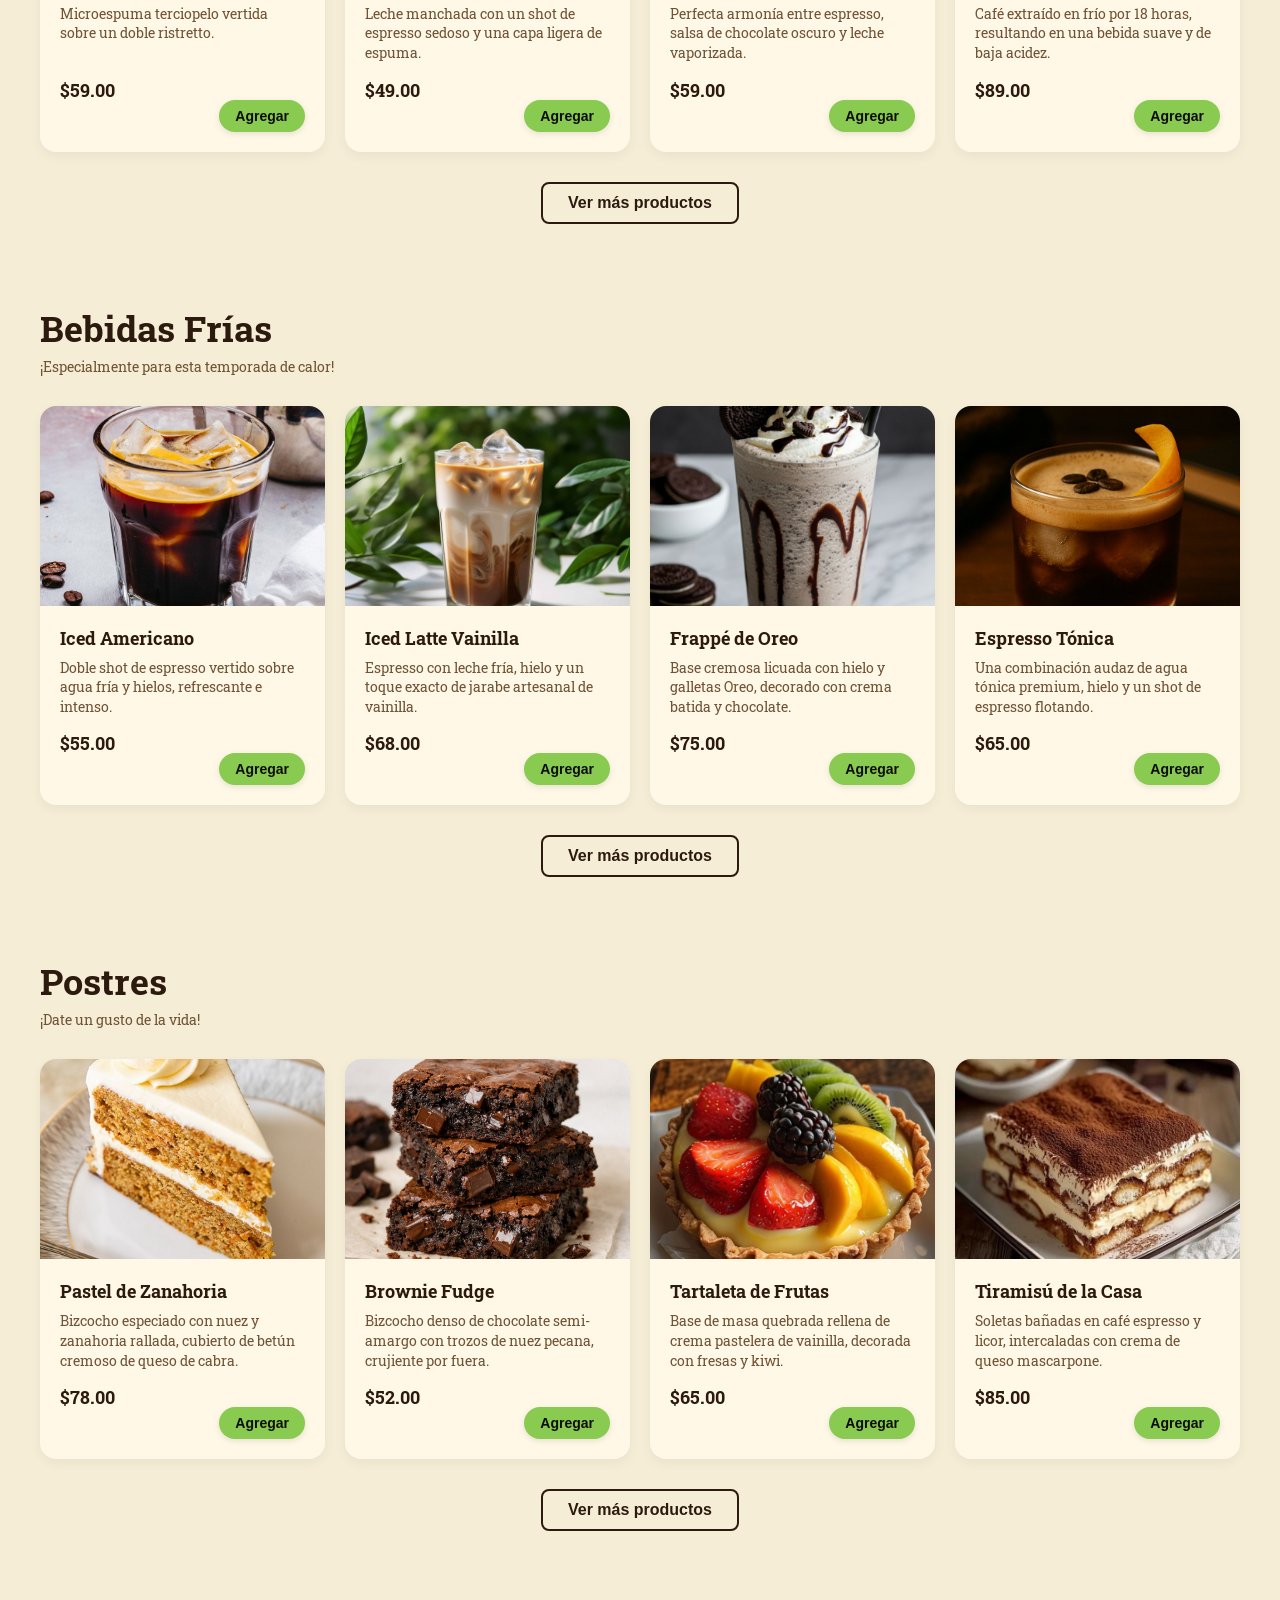
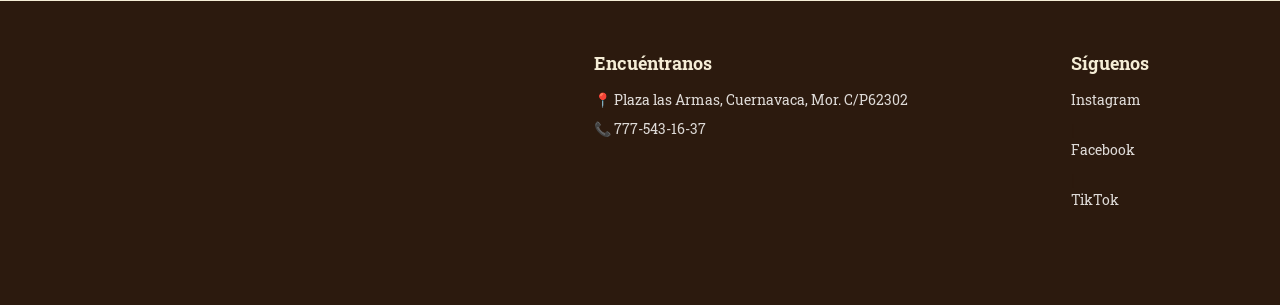
==== commit ec093bc8: "Areglando problemas" ====
--- a/index.html
+++ b/index.html
@@ -3,38 +3,36 @@
 <head>
     <meta charset="UTF-8">
     <meta name="viewport" content="width=device-width, initial-scale=1.0">
-   
     <title>Aroma a Cafe</title>
     <link rel="stylesheet" href="css/style.css">
 </head>
 <body>
    <header id="main-header" class="smart-header">
-    <div class="container menu-container">
-        
-        <a href="#inicio" class="logo">Aroma a Café</a>
-
-        <nav class="navbar">
-            <ul>
-                <li><a href="#inicio">Inicio</a></li>
-                <li><a href="#promociones">Promociones</a></li>
-                <li><a href="#calientes">Calientes</a></li>
-                <li><a href="#frias">Frías</a></li>
-                <li><a href="#postres">Postres</a></li>
-                <li><a href="#nosotros">Ubicación</a></li>
-            </ul>
-        </nav>
-        
-        <div class="header-actions">
-            <button class="icon-btn" id="botonLogin" aria-label="Iniciar Sesión">
-                <img src="img/login.png" alt="Login">
-            </button>
-            <button class="icon-btn" id="botonCarrito" aria-label="Ver Carrito">
-                <img src="img/carrito.png" alt="Carrito">
-            </button>
-        </div>
-        
-    </div>
-</header>
+        <div class="container menu-container">
+            <a href="#inicio" class="logo">Aroma a Café</a><br>
+            br> 
+            <nav class="navbar">
+                <ul>
+                    <li><a href="#inicio">Inicio</a></li>
+                    <li><a href="#promociones">Promociones</a></li>
+                    <li><a href="#calientes">Calientes</a></li>
+                    <li><a href="#frias">Frías</a></li>
+                    <li><a href="#postres">Postres</a></li>
+                    <li><a href="#nosotros">Ubicación</a></li>
+                </ul>
+            </nav>
+            
+            <div class="header-actions">
+                <button class="icon-btn" aria-label="Iniciar Sesión">
+                    <img src="img/login.png" alt="Login">
+                </button>
+                <button class="icon-btn" aria-label="Ver Carrito">
+                    <img src="img/carrito.png" alt="Carrito">
+                </button>
+            </div>
+            
+        </div>
+    </header>
 
     <section id="inicio" class="hero">
         <div class="container hero-content">
@@ -304,8 +302,8 @@
             </div>
             <div class="social-footer">
                 <h3>Síguenos</h3>
-                <a href="https://www.instagram.com/tu_pagina" target="_blank">Instagram  </a> | 
-                <a href="https://www.facebook.com/tu_pagina" target="_blank"> Facebook</a> | 
+                <a href="https://www.instagram.com/tu_usuario" target="_blank">Instagram</a> 
+                |<a href="https://www.facebook.com/tu_pagina" target="_blank"> Facebook</a>| 
                 <a href="https://www.tiktok.com/@tu_usuario" target="_blank">TikTok</a>
             </div>
         </div>
